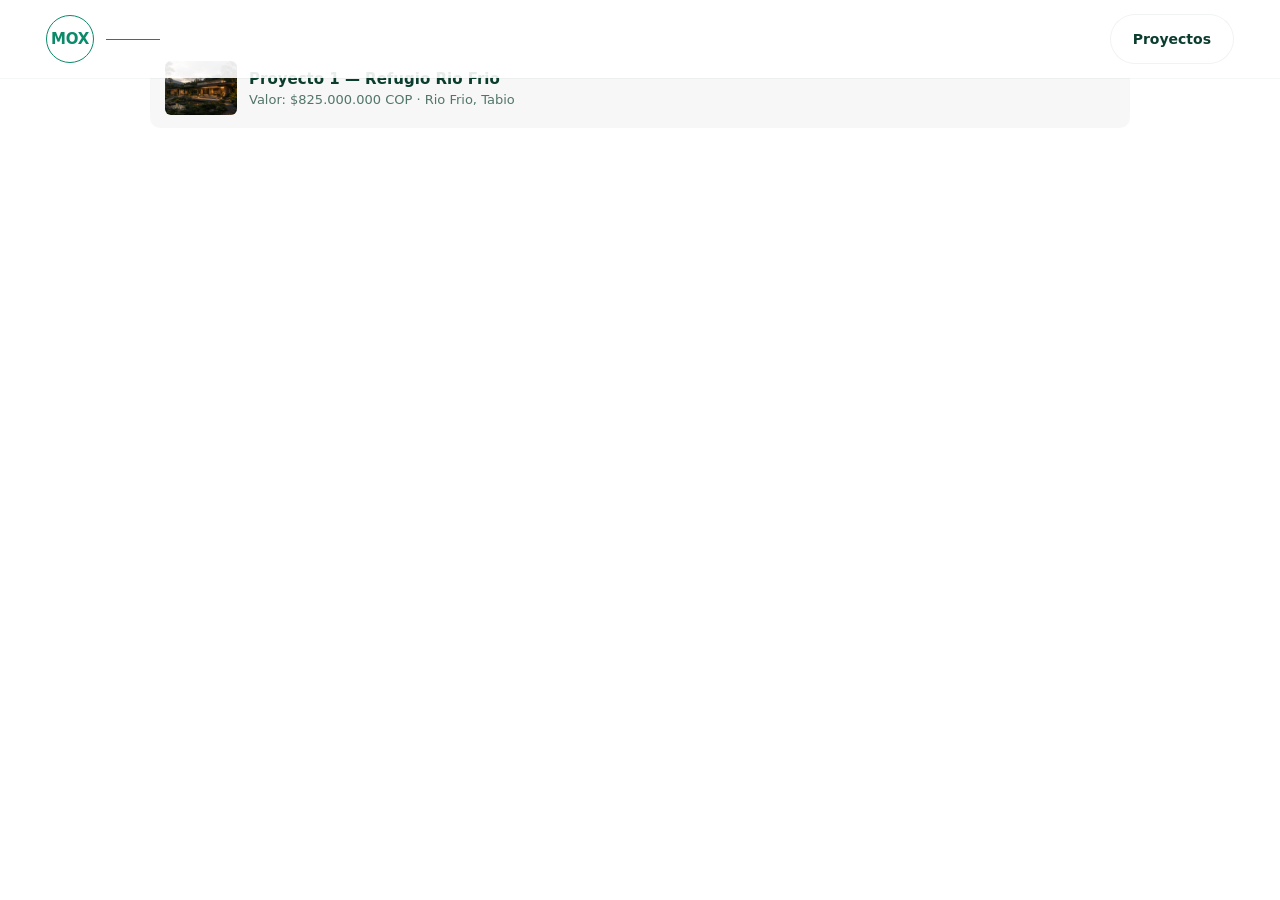
==== projects.html @ 3ad30036 "Initial commit: MOX project minimalista" ====
<!doctype html>
<html lang="es">
  <head>
    <meta charset="utf-8" />
    <meta name="viewport" content="width=device-width, initial-scale=1" />
    <title>Proyectos — MOX</title>
    <meta name="description" content="Listado minimalista de proyectos" />
    <link rel="stylesheet" href="./styles.css" />
  </head>
  <body>
    <header class="topbar" aria-label="Navegacion principal">
      <a class="brand" href="projects.html" aria-label="MOX inicio">
        <span class="brand-mark">MOX</span>
        <span class="brand-line"></span>
      </a>
      <nav class="nav">
        <a href="projects.html">Proyectos</a>
      </nav>
    </header>

    <main class="projects-list" role="main">
      <div class="projects-inner">
        <a class="project-item" href="index.html#proyecto-1">
          <img src="./proyectos/001/principal.png" alt="Proyecto 1 preview" />
          <div class="project-meta">
            <div class="project-title">Proyecto 1 — Refugio Rio Frio</div>
            <div class="project-sub">Valor: $825.000.000 COP · Rio Frio, Tabio</div>
          </div>
        </a>
      </div>
    </main>

  </body>
</html>
---- styles.css ----
:root {
  color-scheme: light;
  --ink: #0b3d2e; /* texto principal: verde oscuro */
  --muted: rgba(11, 61, 46, 0.7);
  --dim: rgba(11, 61, 46, 0.44);
  --gold: #0b8a6a; /* acento verde */
  --gold-soft: rgba(11, 138, 106, 0.12);
  --forest: #ffffff; /* fondo claro */
  --forest-2: #f7faf7;
  --panel: rgba(255, 255, 255, 0.92);
  --line: rgba(11, 61, 46, 0.12);
  --white-line: rgba(0, 0, 0, 0.06);
  font-family: -apple-system, 'SF Pro Text', Inter, system-ui, -apple-system, BlinkMacSystemFont, "Segoe UI", sans-serif;
}

* {
  box-sizing: border-box;
}

html {
  scroll-behavior: smooth;
}

body {
  margin: 0;
  min-height: 100vh;
  overflow-x: hidden;
  background: var(--forest);
  color: var(--ink);
  -webkit-font-smoothing: antialiased;
  -moz-osx-font-smoothing: grayscale;
}

body::selection {
  background: var(--gold);
  color: #ffffff;
}

a {
  color: inherit;
  text-decoration: none;
}

button,
a {
  -webkit-tap-highlight-color: transparent;
}

.topbar {
  position: fixed;
  z-index: 30;
  top: 0;
  left: 0;
  right: 0;
  display: flex;
  align-items: center;
  justify-content: space-between;
  gap: 24px;
  padding: 14px clamp(18px, 4vw, 46px);
  background: rgba(255,255,255,0.9);
  pointer-events: none;
  box-shadow: 0 1px 0 rgba(11,61,46,0.04);
}

.brand,
.nav {
  pointer-events: auto;
}

.brand {
  display: inline-flex;
  align-items: center;
  gap: 12px;
  min-width: 96px;
  font-family: -apple-system, 'SF Pro Text', Inter, system-ui, -apple-system, BlinkMacSystemFont, "Segoe UI", sans-serif;
  letter-spacing: -0.01em;
}

.brand-mark {
  display: grid;
  place-items: center;
  width: 48px;
  height: 48px;
  border: 1px solid var(--gold);
  border-radius: 50%;
  color: var(--gold);
  font-size: 15px;
  font-weight: 700;
}

.brand-line {
  width: 54px;
  height: 1px;
  background: var(--gold);
}

.nav {
  display: flex;
  align-items: center;
  gap: 4px;
  padding: 4px;
  border: 1px solid rgba(11,61,46,0.06);
  border-radius: 999px;
  background: rgba(255,255,255,0.7);
  backdrop-filter: blur(6px);
  box-shadow: none;
}

.nav a {
  display: inline-flex;
  align-items: center;
  justify-content: center;
  min-height: 40px;
  padding: 0 18px;
  border-radius: 999px;
  color: var(--ink);
  font-size: 14px;
  font-weight: 600;
  white-space: nowrap;
}

.nav a:hover,
.nav a:focus-visible {
  background: var(--gold-soft);
  outline: none;
}

.nav-whatsapp {
  background: var(--ink);
  color: #132018 !important;
}

.feed {
  position: relative;
}

.project-slide {
  position: relative;
  min-height: auto;
  display: block;
  overflow: visible;
  isolation: isolate;
  background-image: var(--hero);
  background-position: center;
  background-size: cover;
}

.project-slide::before {
  content: "";
  position: absolute;
  inset: 0;
  z-index: -2;
  background-image: var(--hero);
  background-position: center;
  background-size: cover;
  transform: scale(1.02);
  filter: saturate(0.92) contrast(1.05);
}

.shade {
  position: absolute;
  inset: 0;
  z-index: -1;
  background:
    linear-gradient(90deg, rgba(4, 14, 10, 0.93) 0%, rgba(4, 14, 10, 0.62) 27%, rgba(4, 14, 10, 0.12) 58%, rgba(4, 14, 10, 0.45) 100%),
    linear-gradient(180deg, rgba(4, 8, 6, 0.18) 0%, rgba(4, 8, 6, 0.04) 46%, rgba(4, 8, 6, 0.92) 100%);
}

.image-slide {
  position: relative;
  background: transparent;
  padding: 36px 0 20px;
}

.image-slide::before,
.image-slide .shade {
  display: none;
}

.image-stage {
  width: min(1200px, 100%);
  margin: 0 auto;
  overflow: visible;
  background: transparent;
}

.image-stage img {
  width: 100%;
  height: auto;
  object-fit: contain;
  object-position: center;
  display: block;
  opacity: 0.84;
  transform: scale(1.01);
  transition: opacity 560ms cubic-bezier(.2, .8, .2, 1), transform 560ms cubic-bezier(.2, .8, .2, 1);
}

.image-stage img.in-view {
  opacity: 1;
  transform: scale(1);
}

/* Dashboard minimalista */
.dashboard {
  padding: 36px 20px;
  display: flex;
  justify-content: center;
  background: transparent;
}
.dash-card {
  display: flex;
  gap: 18px;
  align-items: center;
  max-width: 980px;
  width: 100%;
  padding: 10px 18px;
  border-radius: 12px;
  background: rgba(255,255,255,0.98);
  backdrop-filter: blur(2px);
  border: 1px solid rgba(11,61,46,0.04);
}
.dash-logo img {
  width: 64px;
  height: 48px;
  object-fit: cover;
  border-radius: 6px;
  display: block;
}
.dash-info { color: var(--ink); }
.dash-title { font-weight: 800; font-size: 16px; margin-bottom: 6px; }
.dash-meta { font-size: 13px; color: rgba(255,255,255,0.68); }

/* Projects listing minimal */
.projects-list { display:flex; justify-content:center; padding:48px 16px; }
.projects-inner { width:100%; max-width:980px; }
.project-item { display:flex; gap:12px; align-items:center; text-decoration:none; padding:12px 14px; border-radius:10px; background: rgba(7,19,16,0.03); border:1px solid rgba(255,255,255,0.02); }
.project-item img { width:72px; height:54px; object-fit:cover; border-radius:6px; flex-shrink:0; }
.project-meta { color: var(--ink); }
.project-title { font-weight:800; font-size:15px; }
.project-sub { font-size:13px; color: var(--muted); margin-top:4px; }

/* small screens: stack */
@media (max-width:520px){
  .project-item { flex-direction:row; gap:10px; padding:10px; }
}

/* Estilos para la tabla de ficha técnica */
.project-data { padding: 40px 20px; display:flex; justify-content:center; }
.project-data .data-inner { width:100%; max-width:980px; }
.project-data h2 { color: rgba(255,255,255,0.94); font-size:18px; margin-bottom:12px; }
.data-table { width:100%; border-collapse:collapse; background: rgba(255,255,255,0.98); border-radius:8px; overflow:hidden; }
.data-table th, .data-table td { text-align:left; padding:12px 14px; border-bottom:1px solid rgba(11,61,46,0.06); vertical-align:top; }
.data-table th { width:230px; color: var(--muted); font-weight:700; background: rgba(255,255,255,0.98); }
.data-table td { color: var(--ink); font-weight:500; }
.data-table ul { margin:6px 0 0 18px; padding:0; }
.data-table li { margin:6px 0; }

@media (max-width:640px){
  .data-table th { display:block; width:100%; padding-top:10px; padding-bottom:6px; }
  .data-table td { display:block; padding-bottom:12px; }
}

/* Botón flotante de reserva — estilo discreto y minimalista */
.reserve-floater {
  position: fixed;
  right: 16px;
  top: 52%;
  transform: translateY(-50%);
  z-index: 1200;
  background: var(--forest);
  color: var(--ink);
  padding: 8px 10px;
  font-size: 13px;
  border-radius: 999px;
  font-weight: 700;
  text-decoration: none;
  display: inline-flex;
  align-items: center;
  justify-content: center;
  opacity: 0.98;
  border: 1px solid var(--gold);
  box-shadow: none;
  transition: transform 220ms ease, opacity 220ms ease;
  animation: floatY 6s ease-in-out infinite;
}

.reserve-floater:hover {
  transform: translateY(-50%) scale(1.04);
  opacity: 1;
  box-shadow: 0 8px 26px rgba(2,6,4,0.08);
}

@keyframes floatY {
  0% { transform: translateY(-50%) translateY(0); }
  50% { transform: translateY(-50%) translateY(-4px); }
  100% { transform: translateY(-50%) translateY(0); }
}

/* Ocultar cualquier rail restante */
.rail { display: none !important; }

.fact-grid {
  display: grid;
  grid-template-columns: repeat(2, minmax(0, 1fr));
  gap: 14px;
  margin-top: 24px;
}

.fact-grid div {
  padding: 18px;
  border: 1px solid rgba(11,138,106,0.08);
  background: rgba(11,138,106,0.02);
  border-radius: 16px;
}

.fact-grid strong {
  display: block;
  color: var(--gold);
  text-transform: uppercase;
  font-size: 12px;
  letter-spacing: 0.08em;
  margin-bottom: 10px;
}

.fact-grid span {
  color: var(--dim);
  font-size: 15px;
  line-height: 1.5;
}

.fact-slide .detail-card {
  padding: 42px 34px 44px;
}

.kicker {
  max-width: 420px;
  margin: 0 0 18px;
  color: var(--gold);
  font-size: clamp(13px, 1.7vw, 16px);
  font-weight: 650;
  letter-spacing: 0.08em;
  line-height: 1.35;
  text-transform: uppercase;
}

.location {
  display: flex;
  align-items: center;
  gap: 12px;
  margin-bottom: 58px;
  color: var(--muted);
  font-size: clamp(15px, 2vw, 19px);
  line-height: 1.35;
}

.pin {
  width: 24px;
  height: 24px;
  border: 2px solid var(--gold);
  border-radius: 50% 50% 50% 0;
  transform: rotate(-45deg);
}

.pin::after {
  content: "";
  position: absolute;
  top: 6px;
  left: 6px;
  width: 8px;
  height: 8px;
  border-radius: 50%;
  background: var(--gold);
}

h1,
h2 {
  margin: 0;
  font-family: -apple-system, 'SF Pro Text', Inter, system-ui, -apple-system, BlinkMacSystemFont, "Segoe UI", sans-serif;
  font-weight: 600;
  letter-spacing: -0.01em;
}

h1 {
  max-width: 640px;
  font-size: clamp(54px, 7.8vw, 112px);
  line-height: 0.94;
  text-wrap: balance;
}

.summary {
  max-width: 430px;
  margin: 24px 0 0;
  color: var(--muted);
  font-size: clamp(15px, 2vw, 18px);
  line-height: 1.55;
}

.project-actions {
  display: flex;
  flex-wrap: wrap;
  gap: 12px;
  margin-top: 30px;
}

.primary-action,
.secondary-action,
.modal-whatsapp {
  display: inline-flex;
  align-items: center;
  justify-content: center;
  min-height: 48px;
  padding: 0 24px;
  border: 1px solid var(--gold);
  border-radius: 999px;
  font: inherit;
  font-weight: 750;
  cursor: pointer;
}

.primary-action,
.modal-whatsapp {
  background: var(--gold);
  color: #102016;
}

.secondary-action {
  background: rgba(7, 20, 14, 0.54);
  color: var(--ink);
  backdrop-filter: blur(12px);
}

.primary-action:hover,
.primary-action:focus-visible,
.secondary-action:hover,
.secondary-action:focus-visible,
.modal-whatsapp:hover,
.modal-whatsapp:focus-visible {
  transform: translateY(-1px);
  outline: none;
}

.callouts {
  position: absolute;
  inset: 0;
  pointer-events: none;
}

.callouts span {
  position: absolute;
  top: var(--y);
  left: var(--x);
  max-width: 210px;
  padding: 10px 13px;
  border: 1px solid rgba(11,138,106,0.12);
  background: rgba(255,255,255,0.96);
  color: var(--ink);
  font-size: 13px;
  line-height: 1.25;
  backdrop-filter: blur(2px);
  box-shadow: none;
}

.callouts span::after {
  content: "";
  position: absolute;
  left: 16px;
  top: 100%;
  width: 1px;
  height: 56px;
  background: linear-gradient(var(--gold), transparent);
}

.data-strip {
  position: absolute;
  left: 0;
  right: 0;
  bottom: 0;
  display: grid;
  grid-template-columns: repeat(3, 1fr);
  gap: 0;
  min-height: 128px;
  border-top: 1px solid var(--line);
  background: rgba(255,255,255,0.98);
  backdrop-filter: blur(2px);
}

.data-strip div {
  display: grid;
  align-content: center;
  gap: 8px;
  padding: 24px clamp(18px, 4vw, 48px);
  border-right: 1px solid rgba(11,138,106,0.06);
}

.data-strip div:last-child {
  border-right: 0;
}

.data-strip strong {
  color: var(--gold);
  font-size: 13px;
  text-transform: uppercase;
  letter-spacing: 0.06em;
}

.data-strip span {
  max-width: 520px;
  color: var(--muted);
  font-size: 14px;
  line-height: 1.45;
}

.poster-slide {
  place-items: center;
  padding: 92px 18px 88px;
  background:
    radial-gradient(circle at 52% 28%, rgba(200, 164, 91, 0.16), transparent 34%),
    linear-gradient(135deg, #06120e, #11261d 52%, #050c09);
}

.poster-slide::before,
.poster-slide .shade {
  display: none;
}

.poster-stage {
  width: min(1120px, 94vw);
  height: min(76svh, 980px);
  display: grid;
  place-items: center;
}

.poster-stage img {
  display: block;
  width: auto;
  height: 100%;
  max-width: 100%;
  object-fit: contain;
  border: 1px solid rgba(11,61,46,0.08);
  box-shadow: none;
  background: transparent;
}

.poster-actions {
  position: absolute;
  right: clamp(20px, 5vw, 70px);
  bottom: 28px;
  display: flex;
  gap: 12px;
  padding: 10px;
  border: 1px solid rgba(200, 164, 91, 0.34);
  border-radius: 999px;
  background: rgba(6, 18, 13, 0.78);
  backdrop-filter: blur(18px);
}

.rail {
  position: fixed;
  z-index: 25;
  right: 22px;
  top: 50%;
  display: grid;
  gap: 14px;
  transform: translateY(-50%);
}

.rail a {
  width: 8px;
  height: 42px;
  border: 1px solid rgba(11,61,46,0.08);
  border-radius: 99px;
  background: rgba(11,61,46,0.03);
}

.rail a:hover,
.rail a:focus-visible {
  border-color: var(--gold);
  background: var(--gold);
  outline: none;
}

.admin-preview {
  min-height: 48vh;
  padding: 96px clamp(22px, 6vw, 82px);
  background: transparent;
  border-top: 1px solid var(--line);
}

.admin-preview p {
  margin: 0 0 10px;
  color: var(--gold);
  text-transform: uppercase;
  letter-spacing: 0.08em;
}

.admin-preview h2 {
  font-size: clamp(40px, 5vw, 72px);
}

.admin-preview span {
  display: block;
  max-width: 740px;
  margin-top: 18px;
  color: var(--muted);
  font-size: 18px;
  line-height: 1.55;
}

@media (max-width: 900px) {
  .topbar {
    align-items: flex-start;
    padding: 10px 12px;
  }

  .brand-line {
    display: none;
  }

  .brand-mark {
    width: 42px;
    height: 42px;
    font-size: 13px;
  }

  .nav {
    max-width: calc(100vw - 74px);
    overflow-x: auto;
    scrollbar-width: none;
  }

  .nav::-webkit-scrollbar {
    display: none;
  }

  .nav a {
    min-height: 38px;
    padding: 0 14px;
    font-size: 13px;
  }

  .project-slide {
    min-height: 100dvh;
    align-items: end;
  }

  .poster-slide {
    align-items: center;
    padding: 72px 10px 82px;
  }

  .poster-stage {
    width: min(100%, 680px);
    height: min(78dvh, 860px);
  }

  .poster-actions {
    left: 14px;
    right: 14px;
    bottom: 14px;
    justify-content: center;
  }

  .project-card {
    width: calc(100vw - 32px);
    margin: 0 16px 240px;
    padding-top: 104px;
  }

  .location {
    margin-bottom: 34px;
  }

  h1 {
    font-size: clamp(48px, 15vw, 74px);
  }

  .callouts span {
    display: none;
  }

  .data-strip {
    grid-template-columns: 1fr;
    min-height: 210px;
  }

  .data-strip div {
    padding: 14px 18px;
    border-right: 0;
    border-bottom: 1px solid rgba(11,138,106,0.06);
  }

  .data-strip div:last-child {
    border-bottom: 0;
  }

  .rail {
    right: 10px;
  }

  .rail a {
    height: 30px;
  }

  /* removed modal-specific responsive styles */
}

@media (max-width: 520px) {
  .project-card {
    margin-bottom: 252px;
  }

  .project-actions {
    display: grid;
    grid-template-columns: 1fr 1fr;
  }

  .poster-actions {
    display: grid;
    grid-template-columns: 1fr 1fr;
    border-radius: 28px;
  }

  .primary-action,
  .secondary-action {
    width: 100%;
    padding: 0 14px;
  }

  .data-strip span {
    font-size: 13px;
  }
}
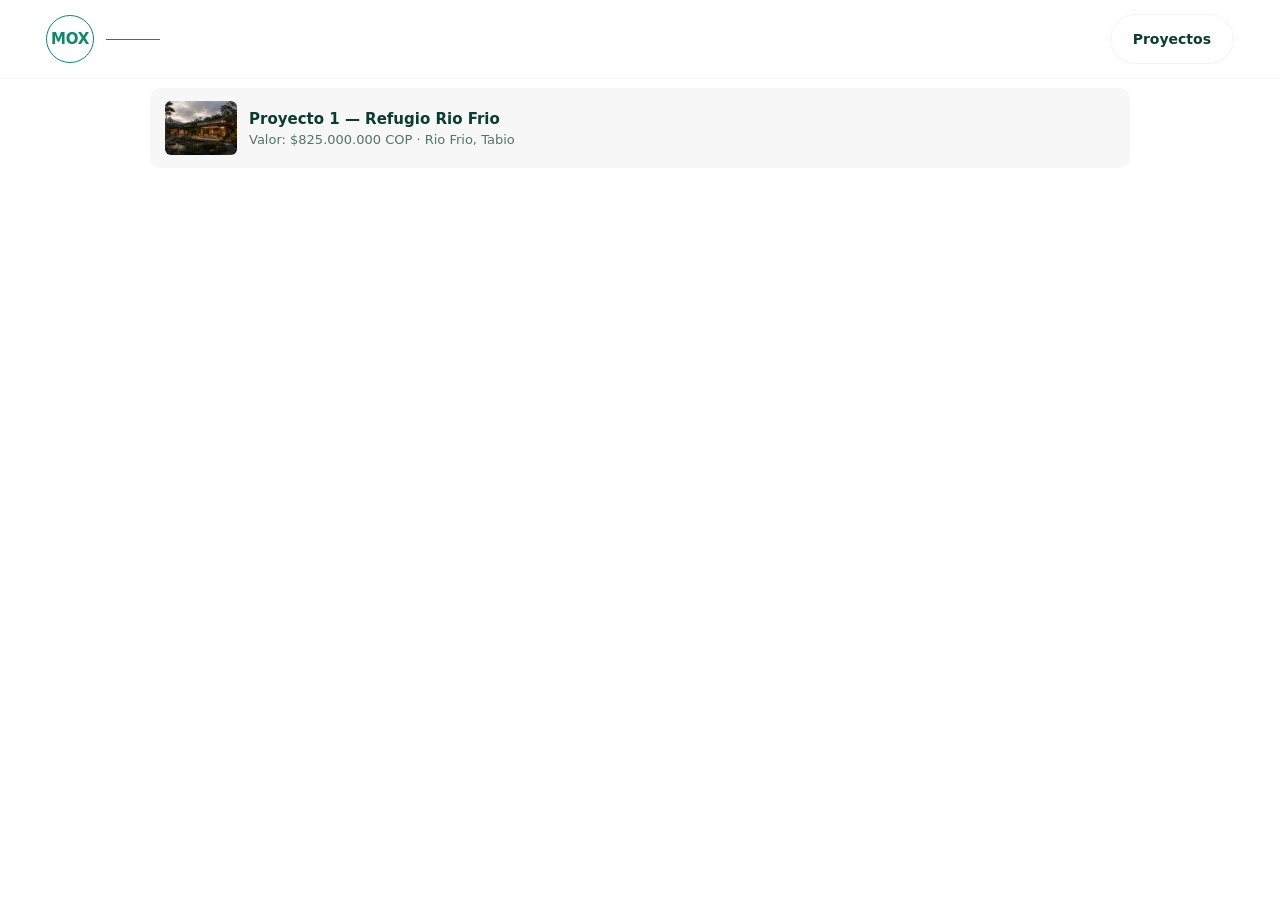
==== commit 4b280c1c: "Ajustar lista de proyectos y espacio móvil en la página MOX" ====
--- a/projects.html
+++ b/projects.html
@@ -20,7 +20,7 @@
 
     <main class="projects-list" role="main">
       <div class="projects-inner">
-        <a class="project-item" href="index.html#proyecto-1">
+        <a class="project-item" href="index.html#proyecto-1-detalle-1">
           <img src="./proyectos/001/principal.png" alt="Proyecto 1 preview" />
           <div class="project-meta">
             <div class="project-title">Proyecto 1 — Refugio Rio Frio</div>
--- a/styles.css
+++ b/styles.css
@@ -169,7 +169,7 @@
 .image-slide {
   position: relative;
   background: transparent;
-  padding: 36px 0 20px;
+  padding: 0;
 }
 
 .image-slide::before,
@@ -231,7 +231,7 @@
 .dash-meta { font-size: 13px; color: rgba(255,255,255,0.68); }
 
 /* Projects listing minimal */
-.projects-list { display:flex; justify-content:center; padding:48px 16px; }
+.projects-list { display:flex; justify-content:center; padding:88px 16px 48px; }
 .projects-inner { width:100%; max-width:980px; }
 .project-item { display:flex; gap:12px; align-items:center; text-decoration:none; padding:12px 14px; border-radius:10px; background: rgba(7,19,16,0.03); border:1px solid rgba(255,255,255,0.02); }
 .project-item img { width:72px; height:54px; object-fit:cover; border-radius:6px; flex-shrink:0; }
@@ -245,7 +245,7 @@
 }
 
 /* Estilos para la tabla de ficha técnica */
-.project-data { padding: 40px 20px; display:flex; justify-content:center; }
+.project-data { padding: 24px 20px 60px; display:flex; justify-content:center; }
 .project-data .data-inner { width:100%; max-width:980px; }
 .project-data h2 { color: rgba(255,255,255,0.94); font-size:18px; margin-bottom:12px; }
 .data-table { width:100%; border-collapse:collapse; background: rgba(255,255,255,0.98); border-radius:8px; overflow:hidden; }
@@ -639,18 +639,18 @@
   }
 
   .project-slide {
-    min-height: 100dvh;
-    align-items: end;
+    min-height: auto;
+    align-items: flex-start;
   }
 
   .poster-slide {
-    align-items: center;
-    padding: 72px 10px 82px;
+    align-items: flex-start;
+    padding: 0;
   }
 
   .poster-stage {
     width: min(100%, 680px);
-    height: min(78dvh, 860px);
+    height: auto;
   }
 
   .poster-actions {
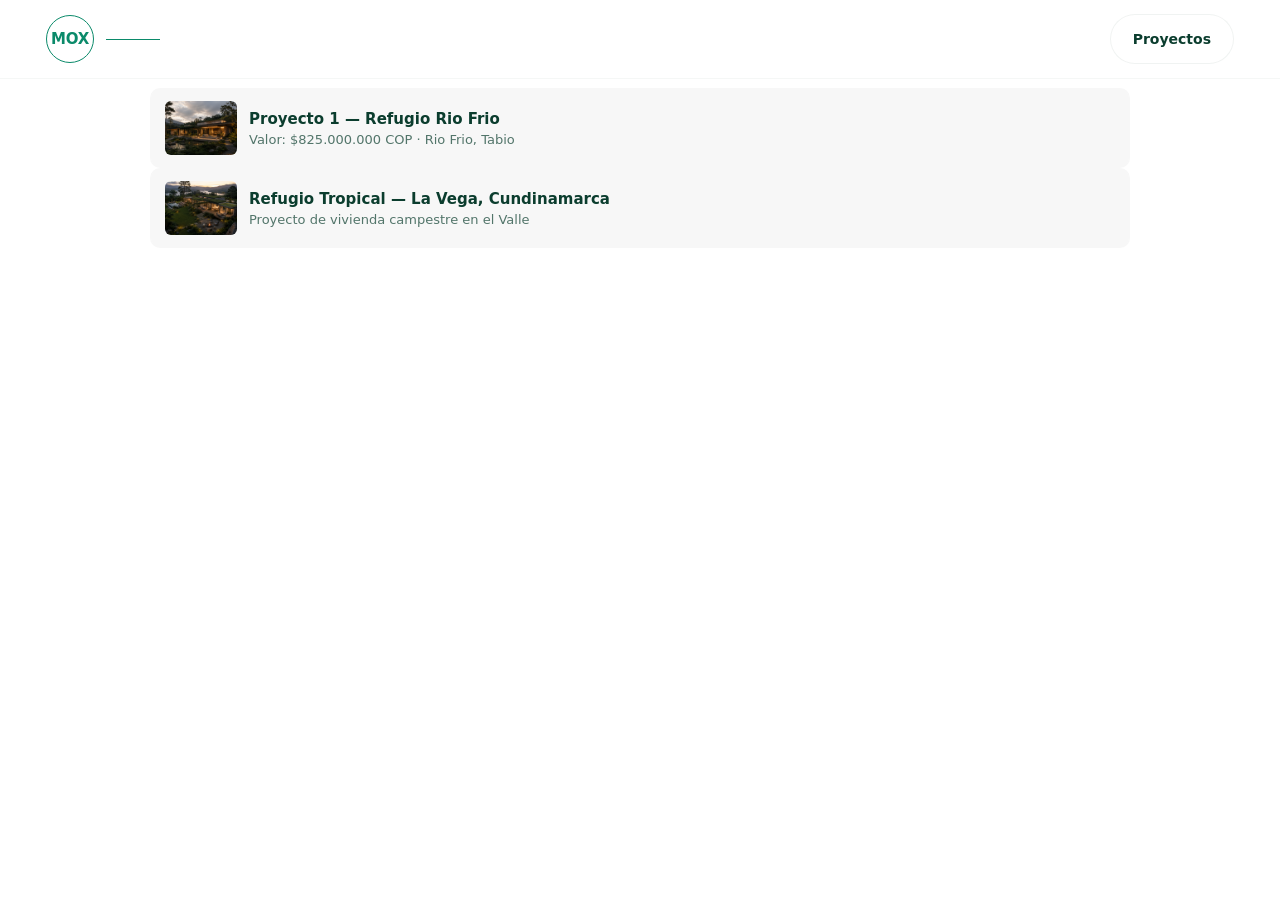
==== commit 2e2dee7a: "Agregar encabezado minimalista para Refugio Río Frío y desplegar proyecto 002" ====
--- a/projects.html
+++ b/projects.html
@@ -27,6 +27,14 @@
             <div class="project-sub">Valor: $825.000.000 COP · Rio Frio, Tabio</div>
           </div>
         </a>
+
+        <a class="project-item" href="index.html#proyecto-2-detalle-1">
+          <img src="./proyectos/002/principal.png" alt="Proyecto Refugio Tropical La Vega" />
+          <div class="project-meta">
+            <div class="project-title">Refugio Tropical — La Vega, Cundinamarca</div>
+            <div class="project-sub">Proyecto de vivienda campestre en el Valle</div>
+          </div>
+        </a>
       </div>
     </main>
 
--- a/styles.css
+++ b/styles.css
@@ -238,6 +238,36 @@
 .project-meta { color: var(--ink); }
 .project-title { font-weight:800; font-size:15px; }
 .project-sub { font-size:13px; color: var(--muted); margin-top:4px; }
+
+.project-label {
+  padding: 28px 20px 16px;
+  display: flex;
+  justify-content: center;
+}
+.project-label-inner {
+  width: min(980px, 100%);
+}
+.project-label-type {
+  margin: 0 0 8px;
+  color: var(--muted);
+  font-size: 12px;
+  letter-spacing: 0.18em;
+  text-transform: uppercase;
+}
+.project-label-title {
+  margin: 0 0 10px;
+  font-size: clamp(32px, 5vw, 44px);
+  line-height: 1.05;
+  font-weight: 800;
+  color: var(--ink);
+}
+.project-label-sub {
+  margin: 0;
+  max-width: 760px;
+  color: rgba(11, 61, 46, 0.78);
+  font-size: 15px;
+  line-height: 1.6;
+}
 
 /* small screens: stack */
 @media (max-width:520px){
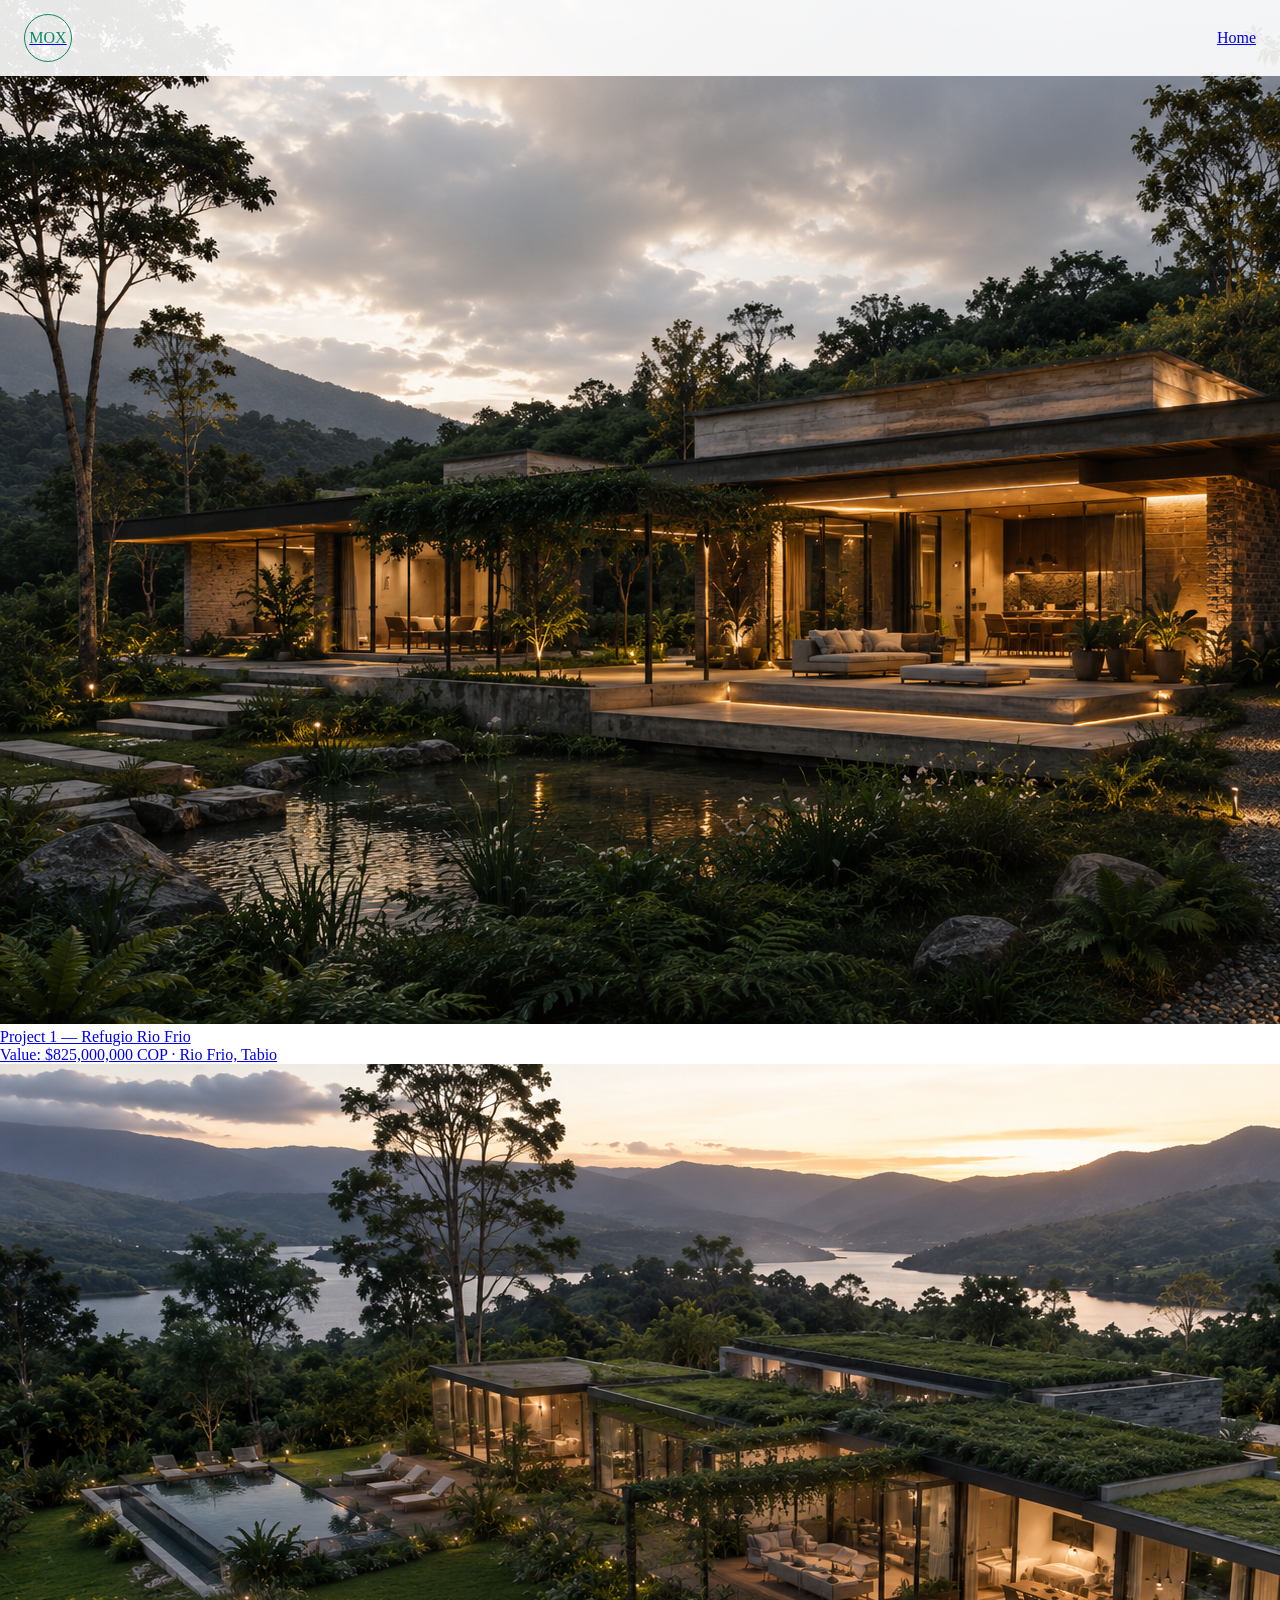
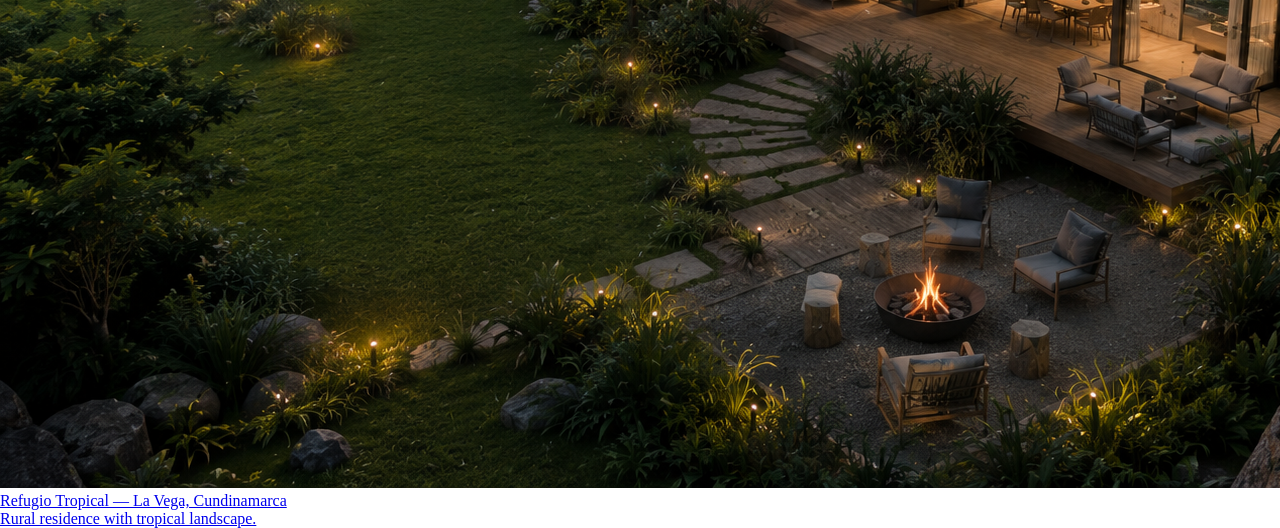
==== commit 269b010b: "Update CHIHIZA landing page: add sections 1-7, reorder sections, add booking button with animation" ====
--- a/projects.html
+++ b/projects.html
@@ -1,38 +1,38 @@
 <!doctype html>
-<html lang="es">
+<html lang="en">
   <head>
     <meta charset="utf-8" />
     <meta name="viewport" content="width=device-width, initial-scale=1" />
-    <title>Proyectos — MOX</title>
-    <meta name="description" content="Listado minimalista de proyectos" />
+    <title>Projects — CHIHIZA</title>
+    <meta name="description" content="Minimal project listing for CHIHIZA." />
     <link rel="stylesheet" href="./styles.css" />
   </head>
   <body>
-    <header class="topbar" aria-label="Navegacion principal">
-      <a class="brand" href="projects.html" aria-label="MOX inicio">
+    <header class="topbar" aria-label="Main navigation">
+      <a class="brand" href="index.html" aria-label="Home">
         <span class="brand-mark">MOX</span>
         <span class="brand-line"></span>
       </a>
       <nav class="nav">
-        <a href="projects.html">Proyectos</a>
+        <a href="index.html">Home</a>
       </nav>
     </header>
 
     <main class="projects-list" role="main">
       <div class="projects-inner">
         <a class="project-item" href="index.html#proyecto-1-detalle-1">
-          <img src="./proyectos/001/principal.png" alt="Proyecto 1 preview" />
+          <img src="./proyectos/001/principal.png" alt="Project 1 preview" />
           <div class="project-meta">
-            <div class="project-title">Proyecto 1 — Refugio Rio Frio</div>
-            <div class="project-sub">Valor: $825.000.000 COP · Rio Frio, Tabio</div>
+            <div class="project-title">Project 1 — Refugio Rio Frio</div>
+            <div class="project-sub">Value: $825,000,000 COP · Rio Frio, Tabio</div>
           </div>
         </a>
 
         <a class="project-item" href="index.html#proyecto-2-detalle-1">
-          <img src="./proyectos/002/principal.png" alt="Proyecto Refugio Tropical La Vega" />
+          <img src="./proyectos/002/principal.png" alt="Project Refugio Tropical La Vega" />
           <div class="project-meta">
             <div class="project-title">Refugio Tropical — La Vega, Cundinamarca</div>
-            <div class="project-sub">Proyecto de vivienda campestre en el Valle</div>
+            <div class="project-sub">Rural residence with tropical landscape.</div>
           </div>
         </a>
       </div>
--- a/styles.css
+++ b/styles.css
@@ -1,762 +1,209 @@
+/* Clean, minimal stylesheet - restored stable layout */
 :root {
   color-scheme: light;
-  --ink: #0b3d2e; /* texto principal: verde oscuro */
-  --muted: rgba(11, 61, 46, 0.7);
-  --dim: rgba(11, 61, 46, 0.44);
-  --gold: #0b8a6a; /* acento verde */
-  --gold-soft: rgba(11, 138, 106, 0.12);
-  --forest: #ffffff; /* fondo claro */
-  --forest-2: #f7faf7;
-  --panel: rgba(255, 255, 255, 0.92);
-  --line: rgba(11, 61, 46, 0.12);
-  --white-line: rgba(0, 0, 0, 0.06);
-  font-family: -apple-system, 'SF Pro Text', Inter, system-ui, -apple-system, BlinkMacSystemFont, "Segoe UI", sans-serif;
-}
-
-* {
-  box-sizing: border-box;
-}
-
-html {
-  scroll-behavior: smooth;
-}
+  --ink: #0b3d2e;
+  --muted: rgba(11,61,46,0.7);
+  --gold: #0b8a6a;
+  --panel: rgba(255,255,255,0.92);
+  --bg: #ffffff;
+  font-family: 'Playfair Display', serif;
+}
+
+* { box-sizing: border-box; }
+
+html { scroll-behavior: smooth; }
 
 body {
   margin: 0;
   min-height: 100vh;
-  overflow-x: hidden;
-  background: var(--forest);
+  background: var(--bg);
   color: var(--ink);
   -webkit-font-smoothing: antialiased;
   -moz-osx-font-smoothing: grayscale;
 }
 
-body::selection {
-  background: var(--gold);
-  color: #ffffff;
-}
-
-a {
-  color: inherit;
-  text-decoration: none;
-}
-
-button,
-a {
-  -webkit-tap-highlight-color: transparent;
-}
-
-.topbar {
-  position: fixed;
-  z-index: 30;
-  top: 0;
-  left: 0;
-  right: 0;
-  display: flex;
-  align-items: center;
-  justify-content: space-between;
-  gap: 24px;
-  padding: 14px clamp(18px, 4vw, 46px);
-  background: rgba(255,255,255,0.9);
-  pointer-events: none;
-  box-shadow: 0 1px 0 rgba(11,61,46,0.04);
-}
-
-.brand,
-.nav {
-  pointer-events: auto;
-}
-
-.brand {
-  display: inline-flex;
-  align-items: center;
-  gap: 12px;
-  min-width: 96px;
-  font-family: -apple-system, 'SF Pro Text', Inter, system-ui, -apple-system, BlinkMacSystemFont, "Segoe UI", sans-serif;
-  letter-spacing: -0.01em;
-}
-
-.brand-mark {
+/* HERO */
+.hero {
+  position: relative;
+  min-height: 100vh;
   display: grid;
   place-items: center;
-  width: 48px;
-  height: 48px;
-  border: 1px solid var(--gold);
-  border-radius: 50%;
-  color: var(--gold);
-  font-size: 15px;
+  text-align: center;
+  padding: 0 24px;
+  overflow: hidden;
+}
+
+.hero-video {
+  position: absolute;
+  inset: 0;
+  width: 100%;
+  height: 100%;
+  object-fit: cover;
+  z-index: -1;
+}
+
+.hero-video-poster { z-index: -1; position: absolute; inset:0; width:100%; height:100%; object-fit:cover; }
+
+.hero-overlay {
+  position: absolute;
+  inset: 0;
+  background: rgba(255,255,255,0.48);
+  z-index: 0;
+}
+
+.hero-copy {
+  position: relative;
+  z-index: 1;
+  max-width: 980px;
+  margin: 0 auto;
+  padding: 24px;
+}
+
+.hero-eyebrow {
+  margin: 0 0 12px;
+  font-size: 0.85rem;
   font-weight: 700;
-}
-
-.brand-line {
-  width: 54px;
-  height: 1px;
-  background: var(--gold);
-}
-
-.nav {
+  letter-spacing: 0.22em;
+  text-transform: uppercase;
+  color: var(--muted);
+}
+
+.hero-panel {
+  display: inline-block;
+  background: var(--panel);
+  color: var(--ink);
+  padding: 18px 28px;
+  border-radius: 14px;
+  box-shadow: 0 6px 24px rgba(11,61,46,0.06);
+}
+
+.hero h1 {
+  margin: 0;
+  font-size: clamp(2.4rem, 5vw, 4rem);
+  line-height: 1.02;
+  font-weight: 800;
+  max-width: 12ch;
+}
+
+.hero-button {
+  display: inline-flex;
+  align-items: center;
+  justify-content: center;
+  margin-top: 20px;
+  padding: 14px 30px;
+  border-radius: 999px;
+  background: var(--ink);
+  color: #fff;
+  font-weight: 700;
+  border: none;
+}
+
+.hero-button:focus { outline: 2px solid rgba(11,138,106,0.15); }
+
+/* SECTION VISUAL (full-screen, not cropped) */
+.section-visual {
+  margin: 0;
+  padding: 0;
+  min-height: 100vh;
   display: flex;
   align-items: center;
-  gap: 4px;
-  padding: 4px;
-  border: 1px solid rgba(11,61,46,0.06);
-  border-radius: 999px;
-  background: rgba(255,255,255,0.7);
-  backdrop-filter: blur(6px);
-  box-shadow: none;
-}
-
-.nav a {
-  display: inline-flex;
-  align-items: center;
-  justify-content: center;
-  min-height: 40px;
-  padding: 0 18px;
-  border-radius: 999px;
-  color: var(--ink);
-  font-size: 14px;
-  font-weight: 600;
-  white-space: nowrap;
-}
-
-.nav a:hover,
-.nav a:focus-visible {
-  background: var(--gold-soft);
-  outline: none;
-}
-
-.nav-whatsapp {
-  background: var(--ink);
-  color: #132018 !important;
-}
-
-.feed {
+  justify-content: center;
+  background: var(--bg);
+  overflow: hidden;
+}
+.section-visual-inner {
+  width: 100%;
+}
+.section-visual-frame {
   position: relative;
-}
-
-.project-slide {
-  position: relative;
-  min-height: auto;
-  display: block;
-  overflow: visible;
-  isolation: isolate;
-  background-image: var(--hero);
-  background-position: center;
-  background-size: cover;
-}
-
-.project-slide::before {
-  content: "";
-  position: absolute;
-  inset: 0;
-  z-index: -2;
-  background-image: var(--hero);
-  background-position: center;
-  background-size: cover;
-  transform: scale(1.02);
-  filter: saturate(0.92) contrast(1.05);
-}
-
-.shade {
-  position: absolute;
-  inset: 0;
-  z-index: -1;
-  background:
-    linear-gradient(90deg, rgba(4, 14, 10, 0.93) 0%, rgba(4, 14, 10, 0.62) 27%, rgba(4, 14, 10, 0.12) 58%, rgba(4, 14, 10, 0.45) 100%),
-    linear-gradient(180deg, rgba(4, 8, 6, 0.18) 0%, rgba(4, 8, 6, 0.04) 46%, rgba(4, 8, 6, 0.92) 100%);
-}
-
-.image-slide {
-  position: relative;
-  background: transparent;
-  padding: 0;
-}
-
-.image-slide::before,
-.image-slide .shade {
-  display: none;
-}
-
-.image-stage {
-  width: min(1200px, 100%);
-  margin: 0 auto;
-  overflow: visible;
-  background: transparent;
-}
-
-.image-stage img {
-  width: 100%;
+  width: 100vw;
+  margin-left: calc(50% - 50vw);
+  height: 100vh;
+  display: flex;
+  align-items: center;
+  justify-content: center;
+  overflow: hidden;
+}
+.section-visual img {
+  width: 100vw;
   height: auto;
   object-fit: contain;
-  object-position: center;
+  object-position: center bottom;
   display: block;
-  opacity: 0.84;
-  transform: scale(1.01);
-  transition: opacity 560ms cubic-bezier(.2, .8, .2, 1), transform 560ms cubic-bezier(.2, .8, .2, 1);
-}
-
-.image-stage img.in-view {
-  opacity: 1;
-  transform: scale(1);
-}
-
-/* Dashboard minimalista */
-.dashboard {
+}
+.section-visual-overlay {
+  position: absolute;
+  inset: 0;
+  background: linear-gradient(180deg, rgba(0,0,0,0.08) 0%, rgba(0,0,0,0.18) 100%);
+  pointer-events: none;
+}
+
+/* Section 3: compact centered image */
+.section-compact {
+  margin: 28px auto;
   padding: 36px 20px;
-  display: flex;
-  justify-content: center;
-  background: transparent;
-}
-.dash-card {
-  display: flex;
-  gap: 18px;
-  align-items: center;
-  max-width: 980px;
-  width: 100%;
-  padding: 10px 18px;
-  border-radius: 12px;
-  background: rgba(255,255,255,0.98);
-  backdrop-filter: blur(2px);
-  border: 1px solid rgba(11,61,46,0.04);
-}
-.dash-logo img {
-  width: 64px;
-  height: 48px;
-  object-fit: cover;
-  border-radius: 6px;
-  display: block;
-}
-.dash-info { color: var(--ink); }
-.dash-title { font-weight: 800; font-size: 16px; margin-bottom: 6px; }
-.dash-meta { font-size: 13px; color: rgba(255,255,255,0.68); }
-
-/* Projects listing minimal */
-.projects-list { display:flex; justify-content:center; padding:88px 16px 48px; }
-.projects-inner { width:100%; max-width:980px; }
-.project-item { display:flex; gap:12px; align-items:center; text-decoration:none; padding:12px 14px; border-radius:10px; background: rgba(7,19,16,0.03); border:1px solid rgba(255,255,255,0.02); }
-.project-item img { width:72px; height:54px; object-fit:cover; border-radius:6px; flex-shrink:0; }
-.project-meta { color: var(--ink); }
-.project-title { font-weight:800; font-size:15px; }
-.project-sub { font-size:13px; color: var(--muted); margin-top:4px; }
-
-.project-label {
-  padding: 28px 20px 16px;
-  display: flex;
-  justify-content: center;
-}
-.project-label-inner {
-  width: min(980px, 100%);
-}
-.project-label-type {
-  margin: 0 0 8px;
-  color: var(--muted);
-  font-size: 12px;
-  letter-spacing: 0.18em;
-  text-transform: uppercase;
-}
-.project-label-title {
-  margin: 0 0 10px;
-  font-size: clamp(32px, 5vw, 44px);
-  line-height: 1.05;
-  font-weight: 800;
-  color: var(--ink);
-}
-.project-label-sub {
-  margin: 0;
-  max-width: 760px;
-  color: rgba(11, 61, 46, 0.78);
-  font-size: 15px;
-  line-height: 1.6;
-}
-
-/* small screens: stack */
-@media (max-width:520px){
-  .project-item { flex-direction:row; gap:10px; padding:10px; }
-}
-
-/* Estilos para la tabla de ficha técnica */
-.project-data { padding: 24px 20px 60px; display:flex; justify-content:center; }
-.project-data .data-inner { width:100%; max-width:980px; }
-.project-data h2 { color: rgba(255,255,255,0.94); font-size:18px; margin-bottom:12px; }
-.data-table { width:100%; border-collapse:collapse; background: rgba(255,255,255,0.98); border-radius:8px; overflow:hidden; }
-.data-table th, .data-table td { text-align:left; padding:12px 14px; border-bottom:1px solid rgba(11,61,46,0.06); vertical-align:top; }
-.data-table th { width:230px; color: var(--muted); font-weight:700; background: rgba(255,255,255,0.98); }
-.data-table td { color: var(--ink); font-weight:500; }
-.data-table ul { margin:6px 0 0 18px; padding:0; }
-.data-table li { margin:6px 0; }
-
-@media (max-width:640px){
-  .data-table th { display:block; width:100%; padding-top:10px; padding-bottom:6px; }
-  .data-table td { display:block; padding-bottom:12px; }
-}
-
-/* Botón flotante de reserva — estilo discreto y minimalista */
-.reserve-floater {
-  position: fixed;
-  right: 16px;
-  top: 52%;
-  transform: translateY(-50%);
-  z-index: 1200;
-  background: var(--forest);
-  color: var(--ink);
-  padding: 8px 10px;
-  font-size: 13px;
-  border-radius: 999px;
+  max-width: 1000px;
+}
+.section-compact-inner { max-width: 860px; margin: 0 auto; }
+.section-compact img { width: 100%; height: auto; display:block; border-radius:12px; }
+
+/* Section 4: full-bleed image */
+.section-bleed { margin:0; padding:0; }
+.section-bleed img { width: 100vw; margin-left: calc(50% - 50vw); height: auto; display:block; object-fit:cover; }
+
+/* Minimal nav/topbar adjustments */
+.topbar { position: fixed; z-index: 40; top:0; left:0; right:0; display:flex; align-items:center; justify-content:space-between; padding:14px 24px; background: rgba(255,255,255,0.9); }
+.brand-mark { width:48px; height:48px; display:grid; place-items:center; border-radius:50%; border:1px solid var(--gold); color:var(--gold); }
+
+/* Accessibility */
+@media (prefers-reduced-motion: reduce) {
+  * { animation: none !important; transition: none !important; }
+}
+
+/* Book button with pulse animation */
+.book-button {
+  position: absolute;
+  bottom: 60px;
+  left: 50%;
+  transform: translateX(-50%);
+  z-index: 10;
+  display: inline-flex;
+  align-items: center;
+  justify-content: center;
+  padding: 16px 40px;
+  border-radius: 50px;
+  background: var(--ink);
+  color: #fff;
   font-weight: 700;
+  font-size: 1.1rem;
   text-decoration: none;
-  display: inline-flex;
-  align-items: center;
-  justify-content: center;
-  opacity: 0.98;
-  border: 1px solid var(--gold);
-  box-shadow: none;
-  transition: transform 220ms ease, opacity 220ms ease;
-  animation: floatY 6s ease-in-out infinite;
-}
-
-.reserve-floater:hover {
-  transform: translateY(-50%) scale(1.04);
-  opacity: 1;
-  box-shadow: 0 8px 26px rgba(2,6,4,0.08);
-}
-
-@keyframes floatY {
-  0% { transform: translateY(-50%) translateY(0); }
-  50% { transform: translateY(-50%) translateY(-4px); }
-  100% { transform: translateY(-50%) translateY(0); }
-}
-
-/* Ocultar cualquier rail restante */
-.rail { display: none !important; }
-
-.fact-grid {
-  display: grid;
-  grid-template-columns: repeat(2, minmax(0, 1fr));
-  gap: 14px;
-  margin-top: 24px;
-}
-
-.fact-grid div {
-  padding: 18px;
-  border: 1px solid rgba(11,138,106,0.08);
-  background: rgba(11,138,106,0.02);
-  border-radius: 16px;
-}
-
-.fact-grid strong {
-  display: block;
-  color: var(--gold);
-  text-transform: uppercase;
-  font-size: 12px;
-  letter-spacing: 0.08em;
-  margin-bottom: 10px;
-}
-
-.fact-grid span {
-  color: var(--dim);
-  font-size: 15px;
-  line-height: 1.5;
-}
-
-.fact-slide .detail-card {
-  padding: 42px 34px 44px;
-}
-
-.kicker {
-  max-width: 420px;
-  margin: 0 0 18px;
-  color: var(--gold);
-  font-size: clamp(13px, 1.7vw, 16px);
-  font-weight: 650;
-  letter-spacing: 0.08em;
-  line-height: 1.35;
-  text-transform: uppercase;
-}
-
-.location {
-  display: flex;
-  align-items: center;
-  gap: 12px;
-  margin-bottom: 58px;
-  color: var(--muted);
-  font-size: clamp(15px, 2vw, 19px);
-  line-height: 1.35;
-}
-
-.pin {
-  width: 24px;
-  height: 24px;
-  border: 2px solid var(--gold);
-  border-radius: 50% 50% 50% 0;
-  transform: rotate(-45deg);
-}
-
-.pin::after {
-  content: "";
-  position: absolute;
-  top: 6px;
-  left: 6px;
-  width: 8px;
-  height: 8px;
-  border-radius: 50%;
+  border: none;
+  cursor: pointer;
+  transition: all 0.3s ease;
+  animation: pulse-button 2s ease-in-out infinite;
+}
+
+.book-button:hover {
   background: var(--gold);
-}
-
-h1,
-h2 {
-  margin: 0;
-  font-family: -apple-system, 'SF Pro Text', Inter, system-ui, -apple-system, BlinkMacSystemFont, "Segoe UI", sans-serif;
-  font-weight: 600;
-  letter-spacing: -0.01em;
-}
-
-h1 {
-  max-width: 640px;
-  font-size: clamp(54px, 7.8vw, 112px);
-  line-height: 0.94;
-  text-wrap: balance;
-}
-
-.summary {
-  max-width: 430px;
-  margin: 24px 0 0;
-  color: var(--muted);
-  font-size: clamp(15px, 2vw, 18px);
-  line-height: 1.55;
-}
-
-.project-actions {
-  display: flex;
-  flex-wrap: wrap;
-  gap: 12px;
-  margin-top: 30px;
-}
-
-.primary-action,
-.secondary-action,
-.modal-whatsapp {
-  display: inline-flex;
-  align-items: center;
-  justify-content: center;
-  min-height: 48px;
-  padding: 0 24px;
-  border: 1px solid var(--gold);
-  border-radius: 999px;
-  font: inherit;
-  font-weight: 750;
-  cursor: pointer;
-}
-
-.primary-action,
-.modal-whatsapp {
-  background: var(--gold);
-  color: #102016;
-}
-
-.secondary-action {
-  background: rgba(7, 20, 14, 0.54);
-  color: var(--ink);
-  backdrop-filter: blur(12px);
-}
-
-.primary-action:hover,
-.primary-action:focus-visible,
-.secondary-action:hover,
-.secondary-action:focus-visible,
-.modal-whatsapp:hover,
-.modal-whatsapp:focus-visible {
-  transform: translateY(-1px);
-  outline: none;
-}
-
-.callouts {
-  position: absolute;
-  inset: 0;
-  pointer-events: none;
-}
-
-.callouts span {
-  position: absolute;
-  top: var(--y);
-  left: var(--x);
-  max-width: 210px;
-  padding: 10px 13px;
-  border: 1px solid rgba(11,138,106,0.12);
-  background: rgba(255,255,255,0.96);
-  color: var(--ink);
-  font-size: 13px;
-  line-height: 1.25;
-  backdrop-filter: blur(2px);
-  box-shadow: none;
-}
-
-.callouts span::after {
-  content: "";
-  position: absolute;
-  left: 16px;
-  top: 100%;
-  width: 1px;
-  height: 56px;
-  background: linear-gradient(var(--gold), transparent);
-}
-
-.data-strip {
-  position: absolute;
-  left: 0;
-  right: 0;
-  bottom: 0;
-  display: grid;
-  grid-template-columns: repeat(3, 1fr);
-  gap: 0;
-  min-height: 128px;
-  border-top: 1px solid var(--line);
-  background: rgba(255,255,255,0.98);
-  backdrop-filter: blur(2px);
-}
-
-.data-strip div {
-  display: grid;
-  align-content: center;
-  gap: 8px;
-  padding: 24px clamp(18px, 4vw, 48px);
-  border-right: 1px solid rgba(11,138,106,0.06);
-}
-
-.data-strip div:last-child {
-  border-right: 0;
-}
-
-.data-strip strong {
-  color: var(--gold);
-  font-size: 13px;
-  text-transform: uppercase;
-  letter-spacing: 0.06em;
-}
-
-.data-strip span {
-  max-width: 520px;
-  color: var(--muted);
-  font-size: 14px;
-  line-height: 1.45;
-}
-
-.poster-slide {
-  place-items: center;
-  padding: 92px 18px 88px;
-  background:
-    radial-gradient(circle at 52% 28%, rgba(200, 164, 91, 0.16), transparent 34%),
-    linear-gradient(135deg, #06120e, #11261d 52%, #050c09);
-}
-
-.poster-slide::before,
-.poster-slide .shade {
-  display: none;
-}
-
-.poster-stage {
-  width: min(1120px, 94vw);
-  height: min(76svh, 980px);
-  display: grid;
-  place-items: center;
-}
-
-.poster-stage img {
-  display: block;
-  width: auto;
-  height: 100%;
-  max-width: 100%;
-  object-fit: contain;
-  border: 1px solid rgba(11,61,46,0.08);
-  box-shadow: none;
-  background: transparent;
-}
-
-.poster-actions {
-  position: absolute;
-  right: clamp(20px, 5vw, 70px);
-  bottom: 28px;
-  display: flex;
-  gap: 12px;
-  padding: 10px;
-  border: 1px solid rgba(200, 164, 91, 0.34);
-  border-radius: 999px;
-  background: rgba(6, 18, 13, 0.78);
-  backdrop-filter: blur(18px);
-}
-
-.rail {
-  position: fixed;
-  z-index: 25;
-  right: 22px;
-  top: 50%;
-  display: grid;
-  gap: 14px;
-  transform: translateY(-50%);
-}
-
-.rail a {
-  width: 8px;
-  height: 42px;
-  border: 1px solid rgba(11,61,46,0.08);
-  border-radius: 99px;
-  background: rgba(11,61,46,0.03);
-}
-
-.rail a:hover,
-.rail a:focus-visible {
-  border-color: var(--gold);
-  background: var(--gold);
-  outline: none;
-}
-
-.admin-preview {
-  min-height: 48vh;
-  padding: 96px clamp(22px, 6vw, 82px);
-  background: transparent;
-  border-top: 1px solid var(--line);
-}
-
-.admin-preview p {
-  margin: 0 0 10px;
-  color: var(--gold);
-  text-transform: uppercase;
-  letter-spacing: 0.08em;
-}
-
-.admin-preview h2 {
-  font-size: clamp(40px, 5vw, 72px);
-}
-
-.admin-preview span {
-  display: block;
-  max-width: 740px;
-  margin-top: 18px;
-  color: var(--muted);
-  font-size: 18px;
-  line-height: 1.55;
-}
-
-@media (max-width: 900px) {
-  .topbar {
-    align-items: flex-start;
-    padding: 10px 12px;
+  transform: translateX(-50%) scale(1.08);
+}
+
+@keyframes pulse-button {
+  0% {
+    opacity: 1;
+    transform: translateX(-50%) scale(1);
   }
-
-  .brand-line {
-    display: none;
+  50% {
+    opacity: 0.85;
+    transform: translateX(-50%) scale(1.05);
   }
-
-  .brand-mark {
-    width: 42px;
-    height: 42px;
-    font-size: 13px;
+  100% {
+    opacity: 1;
+    transform: translateX(-50%) scale(1);
   }
-
-  .nav {
-    max-width: calc(100vw - 74px);
-    overflow-x: auto;
-    scrollbar-width: none;
-  }
-
-  .nav::-webkit-scrollbar {
-    display: none;
-  }
-
-  .nav a {
-    min-height: 38px;
-    padding: 0 14px;
-    font-size: 13px;
-  }
-
-  .project-slide {
-    min-height: auto;
-    align-items: flex-start;
-  }
-
-  .poster-slide {
-    align-items: flex-start;
-    padding: 0;
-  }
-
-  .poster-stage {
-    width: min(100%, 680px);
-    height: auto;
-  }
-
-  .poster-actions {
-    left: 14px;
-    right: 14px;
-    bottom: 14px;
-    justify-content: center;
-  }
-
-  .project-card {
-    width: calc(100vw - 32px);
-    margin: 0 16px 240px;
-    padding-top: 104px;
-  }
-
-  .location {
-    margin-bottom: 34px;
-  }
-
-  h1 {
-    font-size: clamp(48px, 15vw, 74px);
-  }
-
-  .callouts span {
-    display: none;
-  }
-
-  .data-strip {
-    grid-template-columns: 1fr;
-    min-height: 210px;
-  }
-
-  .data-strip div {
-    padding: 14px 18px;
-    border-right: 0;
-    border-bottom: 1px solid rgba(11,138,106,0.06);
-  }
-
-  .data-strip div:last-child {
-    border-bottom: 0;
-  }
-
-  .rail {
-    right: 10px;
-  }
-
-  .rail a {
-    height: 30px;
-  }
-
-  /* removed modal-specific responsive styles */
-}
-
-@media (max-width: 520px) {
-  .project-card {
-    margin-bottom: 252px;
-  }
-
-  .project-actions {
-    display: grid;
-    grid-template-columns: 1fr 1fr;
-  }
-
-  .poster-actions {
-    display: grid;
-    grid-template-columns: 1fr 1fr;
-    border-radius: 28px;
-  }
-
-  .primary-action,
-  .secondary-action {
-    width: 100%;
-    padding: 0 14px;
-  }
-
-  .data-strip span {
-    font-size: 13px;
-  }
-}
+}
+
+@media (max-width: 760px) {
+  .hero h1 { font-size: clamp(1.6rem, 6.6vw, 2.4rem); max-width: 40ch; }
+  .hero-panel { padding: 14px 18px; }
+}
